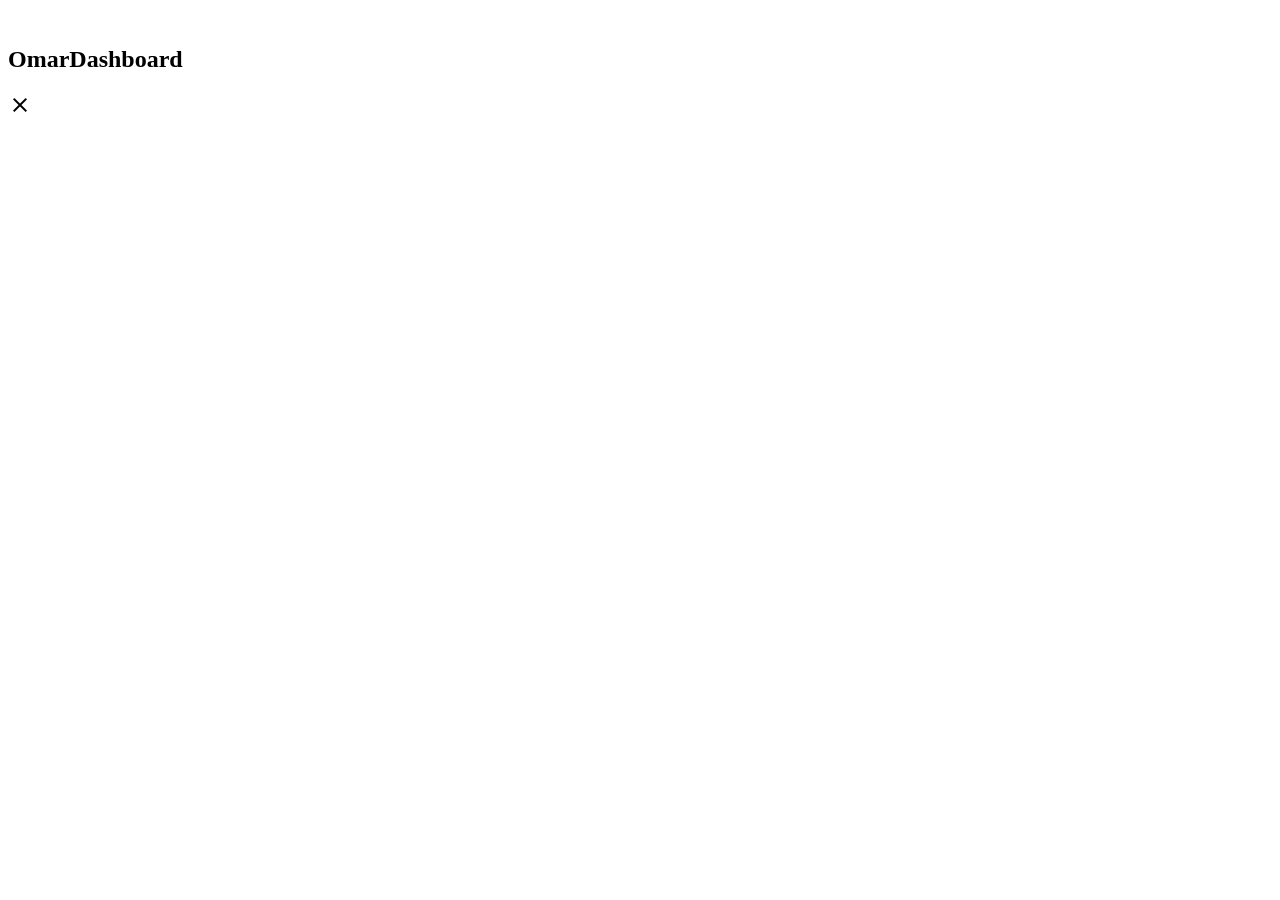
==== index.html @ 2d3f114d "Update" ====
<!DOCTYPE html>
<html lang="en">
<head>
    <meta charset="UTF-8">
    <meta http-equiv="X-UA-Compatible" content="IE=edge">
    <meta name="viewport" content="width=device-width, initial-scale=1.0">
    <title>Admin Dashboard</title>
    <!-- Material Icons -->
    <link rel="stylesheet" href="https://fonts.googleapis.com/css2?family=Material+Symbols+Outlined:opsz,wght,FILL,GRAD@20..48,100..700,0..1,-50..200" />
    <link rel="stylesheet" href="./style.css">
</head>
<body>
    <div class="container">
        <aside>
            <div class="top">
                <div class="logo">
                    <img src="">
                    <h2>Omar<span class="danger">Dashboard</span></h2>
                </div>
                <div class="close" id="close-btn">
                    <span class="material-symbols-outlined">close</span>
                </div>
            </div>
            <div class="sidebar">
                
            </div>
        </aside>
    </div>
</body>
</html>
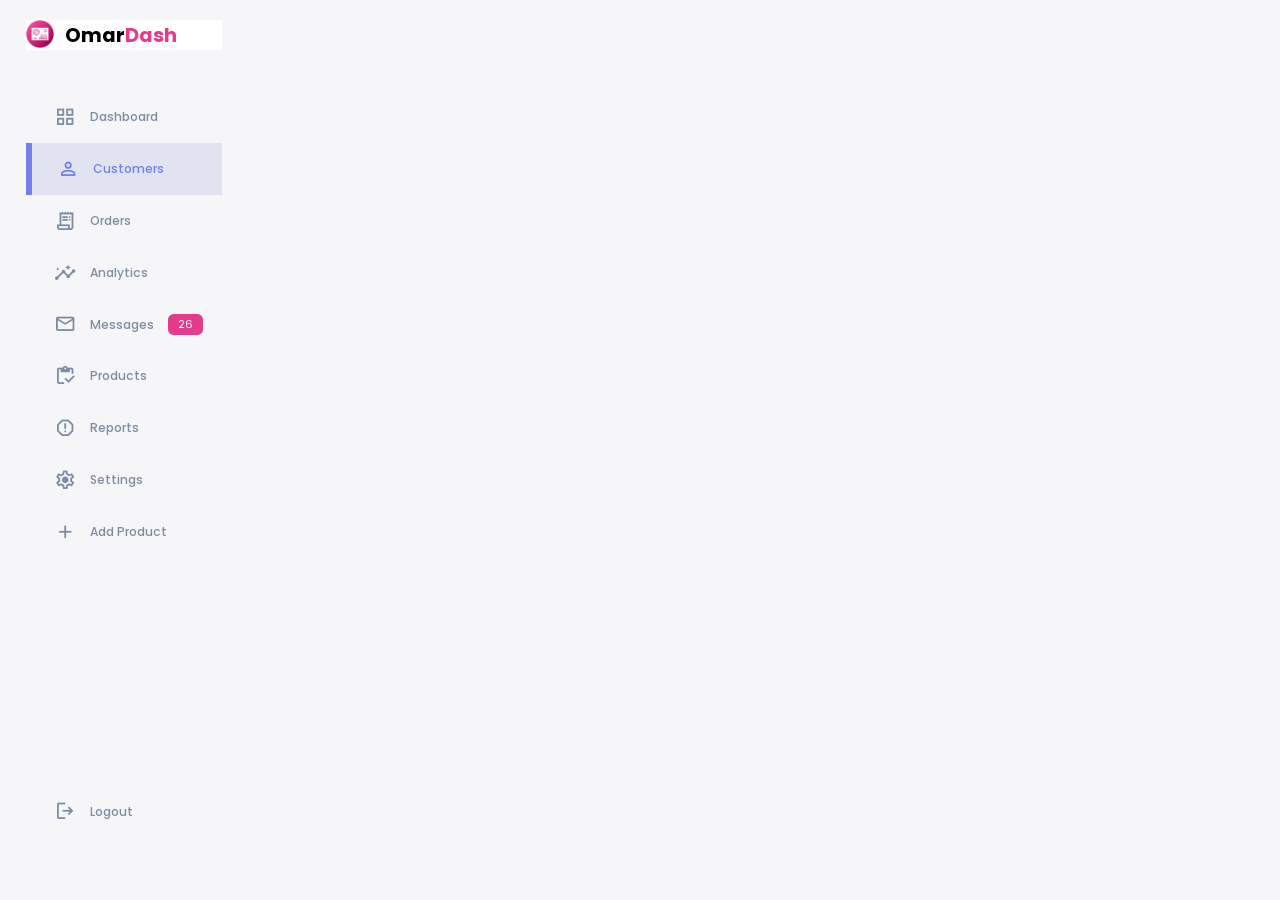
==== commit ebdf8290: "Add Sidebar" ====
--- a/index.html
+++ b/index.html
@@ -14,15 +14,55 @@
         <aside>
             <div class="top">
                 <div class="logo">
-                    <img src="">
-                    <h2>Omar<span class="danger">Dashboard</span></h2>
+                    <img src="./images/logo.png">
+                    <h2>Omar<span class="danger">Dash</span></h2>
                 </div>
                 <div class="close" id="close-btn">
                     <span class="material-symbols-outlined">close</span>
                 </div>
             </div>
             <div class="sidebar">
-                
+                <a href="">
+                    <span class="material-symbols-outlined">grid_view</span>
+                    <h3>Dashboard</h3>
+                </a>
+                <a href="" class="active">
+                    <span class="material-symbols-outlined">person</span>
+                    <h3>Customers</h3>
+                </a>
+                <a href="">
+                    <span class="material-symbols-outlined">receipt_long</span>
+                    <h3>Orders</h3>
+                </a>
+                <a href="">
+                    <span class="material-symbols-outlined">insights</span>
+                    <h3>Analytics</h3>
+                </a>
+                <a href="">
+                    <span class="material-symbols-outlined">mail_outline</span>
+                    <h3>Messages</h3>
+                    <span class="message-count">26</span>
+                </a>
+                <a href="">
+                    <span class="material-symbols-outlined">inventory</span>
+                    <h3>Products</h3>
+                </a>
+                <a href="">
+                    <span class="material-symbols-outlined">report_gmailerrorred</span>
+                    <h3>Reports</h3>
+                </a>
+                <a href="">
+                    <span class="material-symbols-outlined">settings</span>
+                    <h3>Settings</h3>
+                </a>
+                <a href="">
+                    <span class="material-symbols-outlined">add</span>
+                    <h3>Add Product</h3>
+                </a>
+                <a href="">
+                    <span class="material-symbols-outlined">logout</span>
+                    <h3>Logout</h3>
+                </a>
             </div>
         </aside>
     </div>
--- a/style.css
+++ b/style.css
@@ -0,0 +1,188 @@
+@import url('https://fonts.googleapis.com/css2?family=Montserrat:wght@300;400;500;600;700&family=Open+Sans:wght@300;400;700&family=Poppins:ital,wght@0,200;0,800;1,800&display=swap');
+
+/* ROOT VARIABLES */
+:root {
+    --color-primary: #7380ec;
+    --color-danger: #E43C8A;
+    --color-success: #41f1b6;
+    --color-warning: #ffbb55;
+    --color-white: #fff;
+    --color-info-dark: #7d8da1;
+    --color-info-light: #dce1eb;
+    --color-dark: #363949;
+    --color-light: rgba(132, 139, 200, 0.18);
+    --color-primary-variant: #111e88;
+    --color-dark-variant: #677483;
+    --color-background: #f6f6f9;
+
+    --card-border-radius: 2rem;
+    --border-radius-1: 0.4rem;
+    --border-radius-2: 0.8rem;
+    --border-radius-3: 1.2rem;
+
+    --card-padding: 1.8rem;
+    --padding-1: 1.2rem;
+
+    --box-shadow: 0 2rem 3rem var(--color-light);
+}
+* {
+    margin: 0;
+    padding: 0;
+    outline: 0;
+    appearance: none;
+    border: 0;
+    text-decoration: none;
+    box-sizing: border-box;
+}
+html {
+    font-size: 14px;
+}
+body {
+    width: 100vw;
+    height: 100vh;
+    font-family: poppins, sans-serif;
+    font-size: 0.88rem;
+    background: var(--color-background);
+    user-select: none;
+    overflow-x: hidden;
+}
+.container {
+    display: grid;
+    width: 96%;
+    margin: 0 auto;
+    gap: 1.8rem;
+    grid-template-columns: 14rem auto 23rem;
+}
+a {
+    color: var(--color-dark);
+}
+img {
+    display: block;
+    width: 100%;
+}
+h1 {
+    font-weight: 800;
+    font-size: 1.8rem;
+}
+h2 {
+    font-size: 1.4rem;
+}
+h3 {
+    font-size: 0.87rem;
+}
+h4 {
+    font-size: 0.8rem;
+}
+h5 {
+    font-size: 0.77rem;
+}
+small {
+    font-size: 0.75rem;
+}
+.profile-photo {
+    width: 2.8rem;
+    height: 2.8rem;
+    border-radius: 50%;
+    overflow: hidden;
+}
+.text-muted {
+    color: var(--color-info-dark);
+}
+p {
+    color: var(--color-dark-variant);
+}
+b {
+    color: var(--color-dark);
+}
+.primary {
+    color: var(--color-primary);
+}
+.danger {
+    color: var(--color-danger);
+}
+.success {
+    color: var(--color-success);
+}
+.warning {
+    color: var(--color-warning);
+}
+aside {
+    height: 100vh;
+}
+aside .top {
+    background: white;
+    display: flex;
+    align-items: center;
+    justify-content: space-between;
+    margin-top: 1.4rem;
+}
+aside .logo {
+    display: flex;
+    gap: 0.8rem;
+}
+aside .logo img {
+    width: 2rem;
+    height: 2rem;
+}
+aside .close {
+    display: none;
+}
+
+/* SIDEBAR */
+aside .sidebar {
+    display: flex;
+    flex-direction: column;
+    height: 86vh;
+    position: relative;
+    top: 3rem;
+}
+aside h3 {
+    font-weight: 500;
+}
+aside .sidebar a {
+    display: flex;
+    color: var(--color-info-dark);
+    margin-left: 2rem;
+    gap: 1rem;
+    align-items: center;
+    position: relative;
+    height: 3.7rem;
+    transition: all 300ms ease;
+}
+aside .sidebar a span {
+    font-size: 1.6rem;
+    transition: all 300ms ease;
+}
+aside .sidebar a:last-child {
+    position: absolute;
+    bottom: 2rem;
+    width: 100%;
+}
+aside .sidebar a.active {
+    background: var(--color-light);
+    color: var(--color-primary);
+    margin-left: 0;
+}
+aside .sidebar a.active:before {
+    content: "";
+    width: 6px;
+    height: 100%;
+    background: var(--color-primary);
+}
+aside .sidebar a.active span {
+    color: var(--color-primary);
+    margin-left: calc(1rem - 3px);
+}
+aside .sidebar a:hover {
+    color: var(--color-primary);
+}
+aside .sidebar a:hover span {
+    margin-left: 1rem;
+}
+aside .sidebar .message-count {
+    background: var(--color-danger);
+    color: var(--color-white);
+    padding: 2px 10px;
+    font-size: 11px;
+    border-radius: var(--border-radius-1);
+}
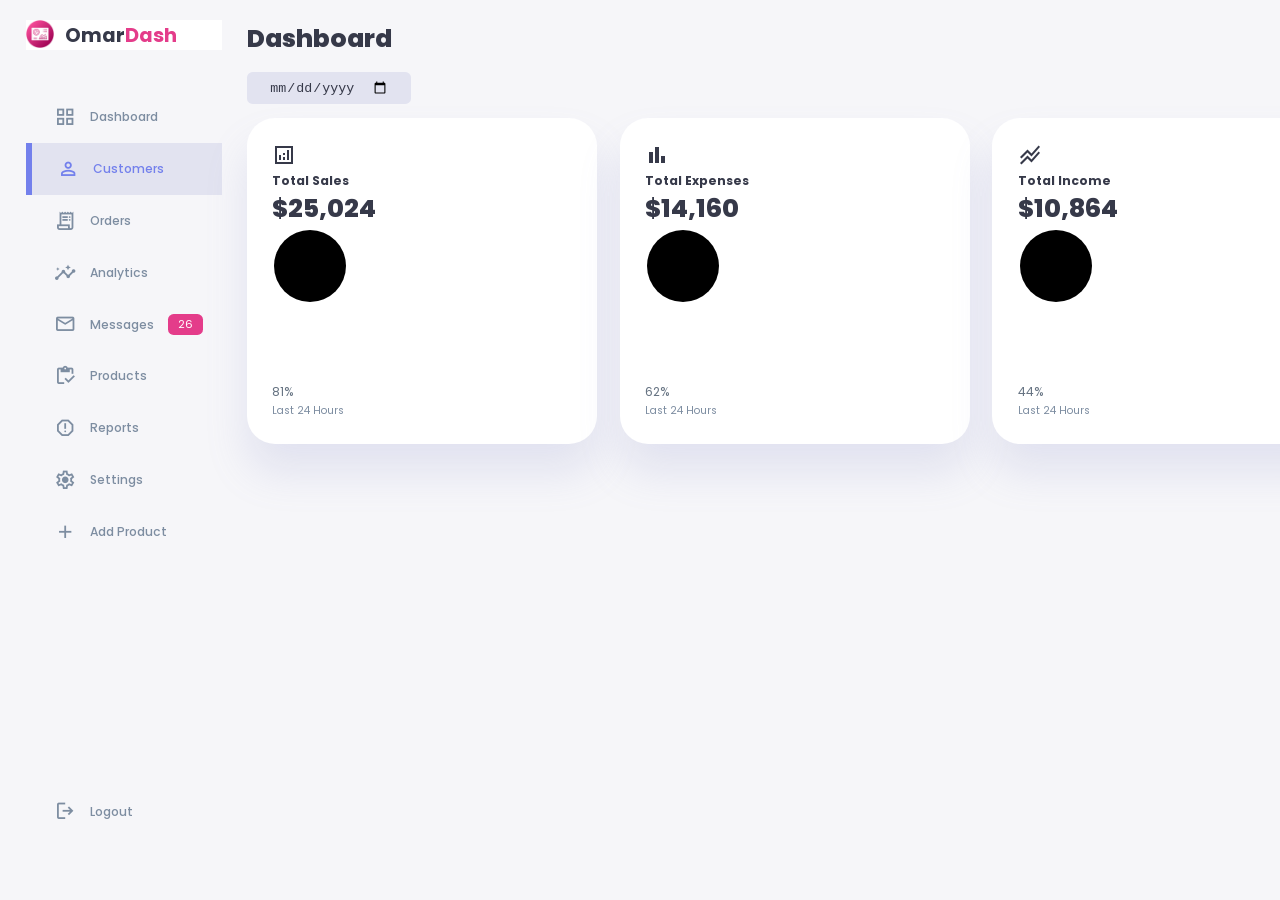
==== commit 6ffaab13: "Start Main" ====
--- a/index.html
+++ b/index.html
@@ -6,11 +6,13 @@
     <meta name="viewport" content="width=device-width, initial-scale=1.0">
     <title>Admin Dashboard</title>
     <!-- Material Icons -->
+    <link rel="stylesheet" href="https://fonts.googleapis.com/css2?family=Material+Symbols+Sharp:opsz,wght,FILL,GRAD@20..48,100..700,0..1,-50..200" />
     <link rel="stylesheet" href="https://fonts.googleapis.com/css2?family=Material+Symbols+Outlined:opsz,wght,FILL,GRAD@20..48,100..700,0..1,-50..200" />
     <link rel="stylesheet" href="./style.css">
 </head>
 <body>
     <div class="container">
+        <!-- START OF ASIDE -->
         <aside>
             <div class="top">
                 <div class="logo">
@@ -65,6 +67,75 @@
                 </a>
             </div>
         </aside>
+        <!-- END OF ASIDE -->
+        <main>
+            <h1>Dashboard</h1>
+            <div class="date">
+                <input type="date">
+            </div>
+            <div class="insights">
+                <!-- START OF SALES -->
+                <div class="sales">
+                    <span class="material-symbols-sharp">analytics</span>
+                    <div class="middle">
+                        <div class="left">
+                            <h3>Total Sales</h3>
+                            <h1>$25,024</h1>
+                        </div>
+                        <div class="progress">
+                            <svg>
+                                <circle cx='38' cy='38' r='36'></circle>
+                            </svg>
+                            <div class="number">
+                                <p>81%</p>
+                            </div>
+                        </div>
+                    </div>
+                    <small class="text-muted">Last 24 Hours</small>
+                </div>
+                <!-- END OF SALES -->
+                <!-- START OF EXPENSES -->
+                <div class="expenses">
+                    <span class="material-symbols-sharp">bar_chart</span>
+                    <div class="middle">
+                        <div class="left">
+                            <h3>Total Expenses</h3>
+                            <h1>$14,160</h1>
+                        </div>
+                        <div class="progress">
+                            <svg>
+                                <circle cx='38' cy='38' r='36'></circle>
+                            </svg>
+                            <div class="number">
+                                <p>62%</p>
+                            </div>
+                        </div>
+                    </div>
+                    <small class="text-muted">Last 24 Hours</small>
+                </div>
+                <!-- END OF EXPENSES -->
+                <!-- START OF INCOME -->
+                <div class="income">
+                    <span class="material-symbols-sharp">stacked_line_chart</span>
+                    <div class="middle">
+                        <div class="left">
+                            <h3>Total Income</h3>
+                            <h1>$10,864</h1>
+                        </div>
+                        <div class="progress">
+                            <svg>
+                                <circle cx='38' cy='38' r='36'></circle>
+                            </svg>
+                            <div class="number">
+                                <p>44%</p>
+                            </div>
+                        </div>
+                    </div>
+                    <small class="text-muted">Last 24 Hours</small>
+                </div>
+                <!-- END OF INCOME -->
+            </div>
+        </main>
     </div>
 </body>
 </html>
--- a/style.css
+++ b/style.css
@@ -45,6 +45,7 @@
     background: var(--color-background);
     user-select: none;
     overflow-x: hidden;
+    color: var(--color-dark);
 }
 .container {
     display: grid;
@@ -185,4 +186,35 @@
     padding: 2px 10px;
     font-size: 11px;
     border-radius: var(--border-radius-1);
+}
+
+/* MAIN */
+main {
+    margin-top: 1.4rem;
+}
+main .date {
+    display: inline-block;
+    background: var(--color-light);
+    border-radius: var(--border-radius-1);
+    margin-top: 1rem;
+    padding: 0.5rem 1.6rem;
+}
+main .date input[type="date"] {
+    background: transparent;
+    color: var(--color-dark);
+}
+main .insights {
+    display: grid;
+    grid-template-columns: repeat(3, 1fr);
+    gap: 1.6rem;
+}
+main .insights > div {
+    background: var(--color-white);
+    padding: var(--card-padding);
+    border-radius: var(--card-border-radius);
+    margin-top: 1rem;
+    box-shadow: var(--box-shadow);
+}
+main .insights > div:hover {
+    box-shadow: none;
 }
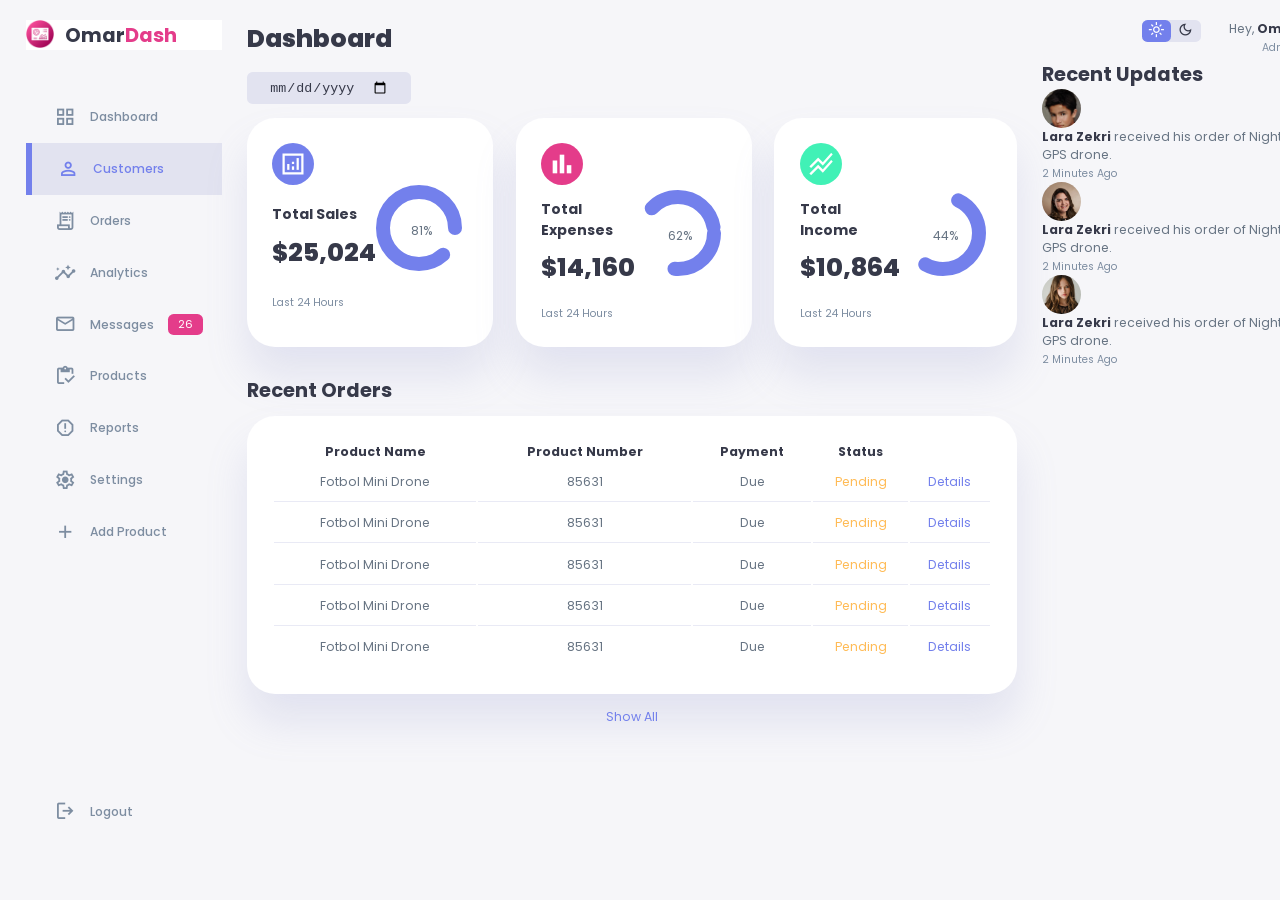
==== commit be9c80ef: "RECENT ORDERS" ====
--- a/index.html
+++ b/index.html
@@ -135,7 +135,116 @@
                 </div>
                 <!-- END OF INCOME -->
             </div>
+            <!-- END OF INSIGHTS -->
+
+            <div class="recent-orders">
+                <h2>Recent Orders</h2>
+                <table>
+                    <thead>
+                        <tr>
+                            <th>Product Name</th>
+                            <th>Product Number</th>
+                            <th>Payment</th>
+                            <th>Status</th>
+                            <th></th>
+                        </tr>
+                    </thead>
+                    <tbody>
+                        <tr>
+                            <td>Fotbol Mini Drone</td>
+                            <td>85631</td>
+                            <td>Due</td>
+                            <td class="warning">Pending</td>
+                            <td class="primary">Details</td>
+                        </tr>
+                        <tr>
+                            <td>Fotbol Mini Drone</td>
+                            <td>85631</td>
+                            <td>Due</td>
+                            <td class="warning">Pending</td>
+                            <td class="primary">Details</td>
+                        </tr>
+                        <tr>
+                            <td>Fotbol Mini Drone</td>
+                            <td>85631</td>
+                            <td>Due</td>
+                            <td class="warning">Pending</td>
+                            <td class="primary">Details</td>
+                        </tr>
+                        <tr>
+                            <td>Fotbol Mini Drone</td>
+                            <td>85631</td>
+                            <td>Due</td>
+                            <td class="warning">Pending</td>
+                            <td class="primary">Details</td>
+                        </tr>
+                        <tr>
+                            <td>Fotbol Mini Drone</td>
+                            <td>85631</td>
+                            <td>Due</td>
+                            <td class="warning">Pending</td>
+                            <td class="primary">Details</td>
+                        </tr>
+                    </tbody>
+                </table>
+                <a href="#">Show All</a>
+            </div>
         </main>
+        <!-- END OF MAIN -->
+
+        <div class="right">
+            <div class="top">
+                <button id="menu-btn">
+                    <span class="material-symbols-outlined">menu</span>
+                </button>
+                <div class="theme-toggler">
+                    <span class="material-symbols-outlined active">light_mode</span>
+                    <span class="material-symbols-outlined">dark_mode</span>
+                </div>
+                <div class="profile">
+                    <div class="info">
+                        <p>Hey, <b>Omar</b></p>
+                        <small class="text-muted">Admin</small>
+                    </div>
+                    <div class="profile-photo">
+                        <img src="./images/admin.jpg" alt="">
+                    </div>
+                </div>
+            </div>
+            <!-- END OF TOP -->
+            <div class="recent-updates">
+                <h2>Recent Updates</h2>
+                <div class="updates">
+                    <div class="update">
+                        <div class="profile-photo">
+                            <img src="./images/profile1.jpg" alt="">
+                        </div>
+                        <div class="message">
+                            <p><b>Lara Zekri</b> received his order of Night lion tech GPS drone.</p>
+                            <small class="text-muted">2 Minutes Ago</small>
+                        </div>
+                    </div>
+                    <div class="update">
+                        <div class="profile-photo">
+                            <img src="./images/profile3.jpg" alt="">
+                        </div>
+                        <div class="message">
+                            <p><b>Lara Zekri</b> received his order of Night lion tech GPS drone.</p>
+                            <small class="text-muted">2 Minutes Ago</small>
+                        </div>
+                    </div>
+                    <div class="update">
+                        <div class="profile-photo">
+                            <img src="./images/profile4.jpg" alt="">
+                        </div>
+                        <div class="message">
+                            <p><b>Lara Zekri</b> received his order of Night lion tech GPS drone.</p>
+                            <small class="text-muted">2 Minutes Ago</small>
+                        </div>
+                    </div>
+                </div>
+            </div>
+        </div>
     </div>
 </body>
 </html>
--- a/style.css
+++ b/style.css
@@ -214,7 +214,150 @@
     border-radius: var(--card-border-radius);
     margin-top: 1rem;
     box-shadow: var(--box-shadow);
+    transition: all 300ms ease;
 }
 main .insights > div:hover {
     box-shadow: none;
-}+}
+main .insights > div span {
+    background: var(--color-primary);
+    padding: 0.5rem;
+    border-radius: 50%;
+    color: var(--color-white);
+    font-size: 2rem;
+}
+main .insights > div.expenses span {
+    background: var(--color-danger);
+}
+main .insights > div.income span {
+    background: var(--color-success);
+}
+main .insights > div .middle {
+    display: flex;
+    align-items: center;
+    justify-content: space-between;
+}
+main .insights h3 {
+    margin: 1rem 0 0.6rem;
+    font-size: 1rem;
+}
+main .insights .progress {
+    position: relative;
+    width: 92px;
+    height: 92px;
+    border-radius: 50%;
+}
+main .insights svg {
+    width: 7rem;
+    height: 7rem;
+}
+main .insights svg circle {
+    fill: none;
+    stroke: var(--color-primary);
+    stroke-width: 14;
+    stroke-linecap: round;
+    transform: translate(5px, 5px);
+}
+main .insights .sales svg circle {
+    stroke-dashoffset: -30;
+    stroke-dasharray: 200;
+}
+main .insights .expenses svg circle {
+    stroke-dashoffset: 20;
+    stroke-dasharray: 80;
+}
+main .insights .income svg circle {
+    stroke-dashoffset: 35;
+    stroke-dasharray: 110;
+}
+main .insights .progress .number {
+    position: absolute;
+    top: 0;
+    left: 0;
+    height: 100%;
+    width: 100%;
+    display: flex;
+    justify-content: center;
+    align-items: center;
+}
+main .insights small {
+    margin-top: 1.3rem;
+    display: block;
+}
+
+/* RECENT ORDERS */
+main .recent-orders {
+    margin-top: 2rem;
+}
+main .recent-orders h2 {
+    margin-bottom: 0.8rem;
+}
+main .recent-orders table {
+    background: var(--color-white);
+    width: 100%;
+    border-radius: var(--card-border-radius);
+    padding: var(--card-padding);
+    text-align: center;
+    box-shadow: var(--box-shadow);
+    transition: all 300ms ease;
+}
+main .recent-orders table:hover {
+    box-shadow: none;
+}
+main table tbody td {
+    height: 2.8rem;
+    border-bottom: 1px solid var(--color-light);
+    color: var(--color-dark-variant);
+}
+main table tbody tr:last-child td {
+    border: none;
+}
+main .recent-orders a {
+    text-align: center;
+    display: block;
+    margin: 1rem auto;
+    color: var(--color-primary);
+}
+
+/* RIGHT */
+.right {
+    margin-top: 1.4rem;
+}
+.right .top {
+    display: flex;
+    justify-content: end;
+    gap: 2rem;
+}
+.right .top button {
+    display: none;
+}
+.right .theme-toggler {
+    background: var(--color-light);
+    display: flex;
+    justify-content: space-between;
+    align-items: center;
+    height: 1.6rem;
+    width: 4.2rem;
+    cursor: pointer;
+    border-radius: var(--border-radius-1);
+}
+.right .theme-toggler span {
+    font-size: 1.2rem;
+    width: 50%;
+    height: 100%;
+    display: flex;
+    align-items: center;
+    justify-content: center;
+}
+.right .theme-toggler span.active {
+    background: var(--color-primary);
+    color: white;
+    border-radius: var(--border-radius-1);
+}
+.right .top .profile {
+    display: flex;
+    gap: 2rem;
+    text-align: right;
+}
+
+/* RECENT UPDATES */
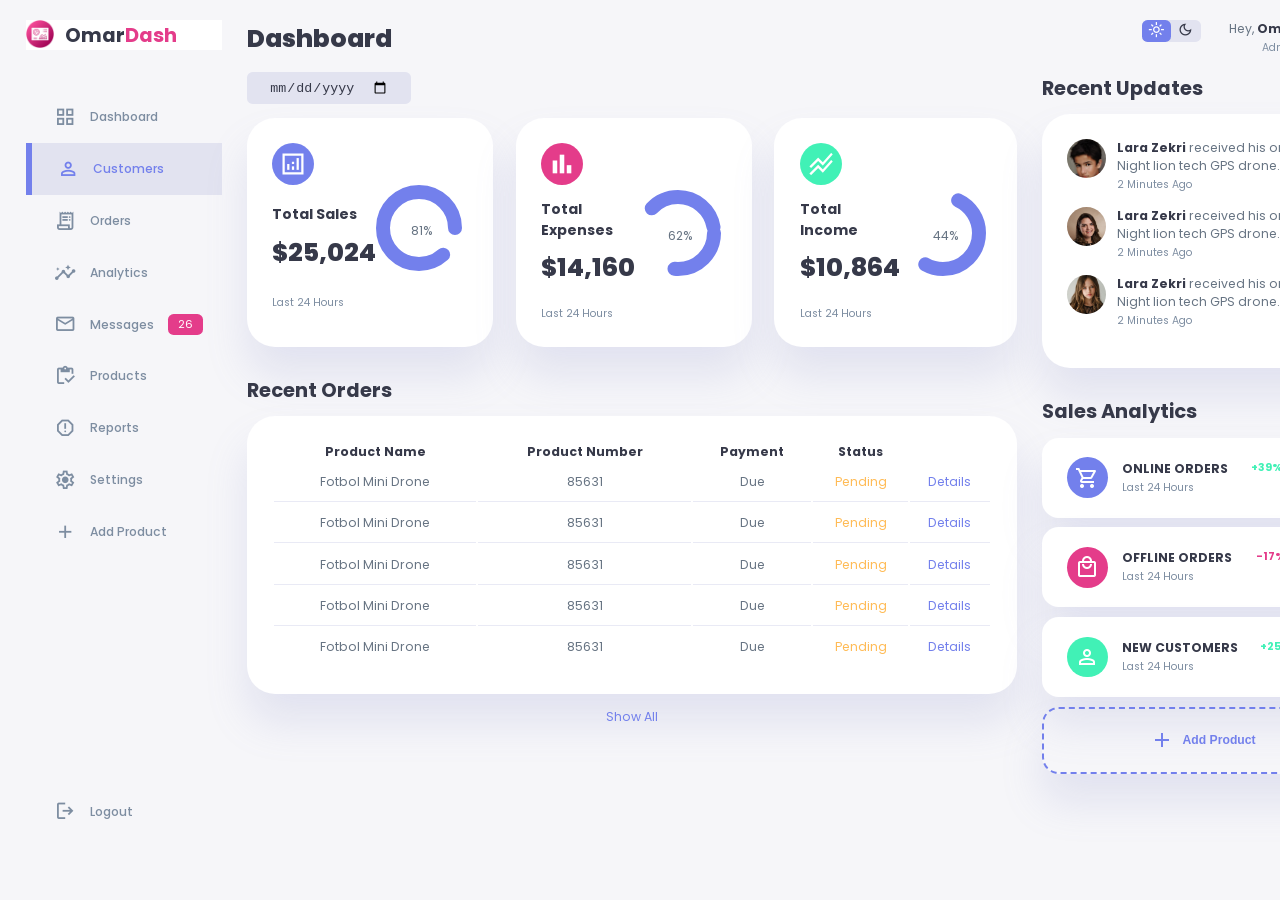
==== commit 4bc6ccc3: "Sales Analytics" ====
--- a/index.html
+++ b/index.html
@@ -244,6 +244,55 @@
                     </div>
                 </div>
             </div>
+            <!-- END OF RECENT UPDATES -->
+            <div class="sales-analytics">
+                <h2>Sales Analytics</h2>
+                <div class="item online">
+                    <div class="icon">
+                        <span class="material-symbols-outlined">shopping_cart</span>
+                    </div>
+                    <div class="right">
+                        <div class="info">
+                            <h3>ONLINE ORDERS</h3>
+                            <small class="text-muted">Last 24 Hours</small>
+                        </div>
+                        <h5 class="success">+39%</h5>
+                        <h3>3849</h3>
+                    </div>
+                </div>
+                <div class="item offline">
+                    <div class="icon">
+                        <span class="material-symbols-outlined">local_mall</span>
+                    </div>
+                    <div class="right">
+                        <div class="info">
+                            <h3>OFFLINE ORDERS</h3>
+                            <small class="text-muted">Last 24 Hours</small>
+                        </div>
+                        <h5 class="danger">-17%</h5>
+                        <h3>1100</h3>
+                    </div>
+                </div>
+                <div class="item customers">
+                    <div class="icon">
+                        <span class="material-symbols-outlined">person</span>
+                    </div>
+                    <div class="right">
+                        <div class="info">
+                            <h3>NEW CUSTOMERS</h3>
+                            <small class="text-muted">Last 24 Hours</small>
+                        </div>
+                        <h5 class="success">+25%</h5>
+                        <h3>849</h3>
+                    </div>
+                </div>
+                <div class="item add-product">
+                    <div>
+                        <span class="material-symbols-outlined">add</span>
+                        <h3>Add Product</h3>
+                    </div>
+                </div>
+            </div>
         </div>
     </div>
 </body>
--- a/style.css
+++ b/style.css
@@ -361,3 +361,83 @@
 }
 
 /* RECENT UPDATES */
+.right .recent-updates {
+    margin-top: 1rem;
+}
+.right .recent-updates h2 {
+    margin-bottom: 0.8rem;
+}
+.right .recent-updates .updates {
+    background: var(--color-white);
+    padding: var(--card-padding);
+    border-radius: var(--card-border-radius);
+    box-shadow: var(--box-shadow);
+    transition: all 300ms ease;
+}
+.right .recent-updates .updates:hover {
+    box-shadow: none;
+}
+.right .recent-updates .updates .update {
+    display: grid;
+    grid-template-columns: 2.6rem auto;
+    gap: 1rem;
+    margin-bottom: 1rem;
+}
+
+/* SALES ANALYTICS */
+.right .sales-analytics {
+    margin-top: 2rem;
+}
+.right .sales-analytics h2 {
+    margin-bottom: 0.8rem;
+}
+.right .sales-analytics .item {
+    background: var(--color-white);
+    display: flex;
+    align-items: center;
+    gap: 1rem;
+    margin-bottom: 0.7rem;
+    padding: 1.4rem var(--card-padding);
+    border-radius: var(--border-radius-3);
+    box-shadow: var(--box-shadow);
+    transition: all 300ms ease;
+}
+.right .sales-analytics .item:hover {
+    box-shadow: none;
+}
+.right .sales-analytics .item .right {
+    display: flex;
+    justify-content: space-between;
+    align-items: start;
+    margin: 0;
+    width: 100%;
+}
+.right .sales-analytics .item .icon {
+    padding: 0.6rem;
+    color: var(--color-white);
+    border-radius: 50%;
+    background: var(--color-primary);
+    display: flex;
+}
+.right .sales-analytics .item.offline .icon {
+    background: var(--color-danger);
+}
+.right .sales-analytics .item.customers .icon {
+    background: var(--color-success);
+}
+.right .sales-analytics .add-product {
+    background-color: transparent;
+    border: 2px dashed var(--color-primary);
+    color: var(--color-primary);
+    display: flex;
+    align-items: center;
+    justify-content: center;
+}
+.right .sales-analytics .add-product div {
+    display: flex;
+    align-items: center;
+    gap: 0.6rem;
+}
+.right .sales-analytics .add-product div h3 {
+    font-weight: 600;
+}
